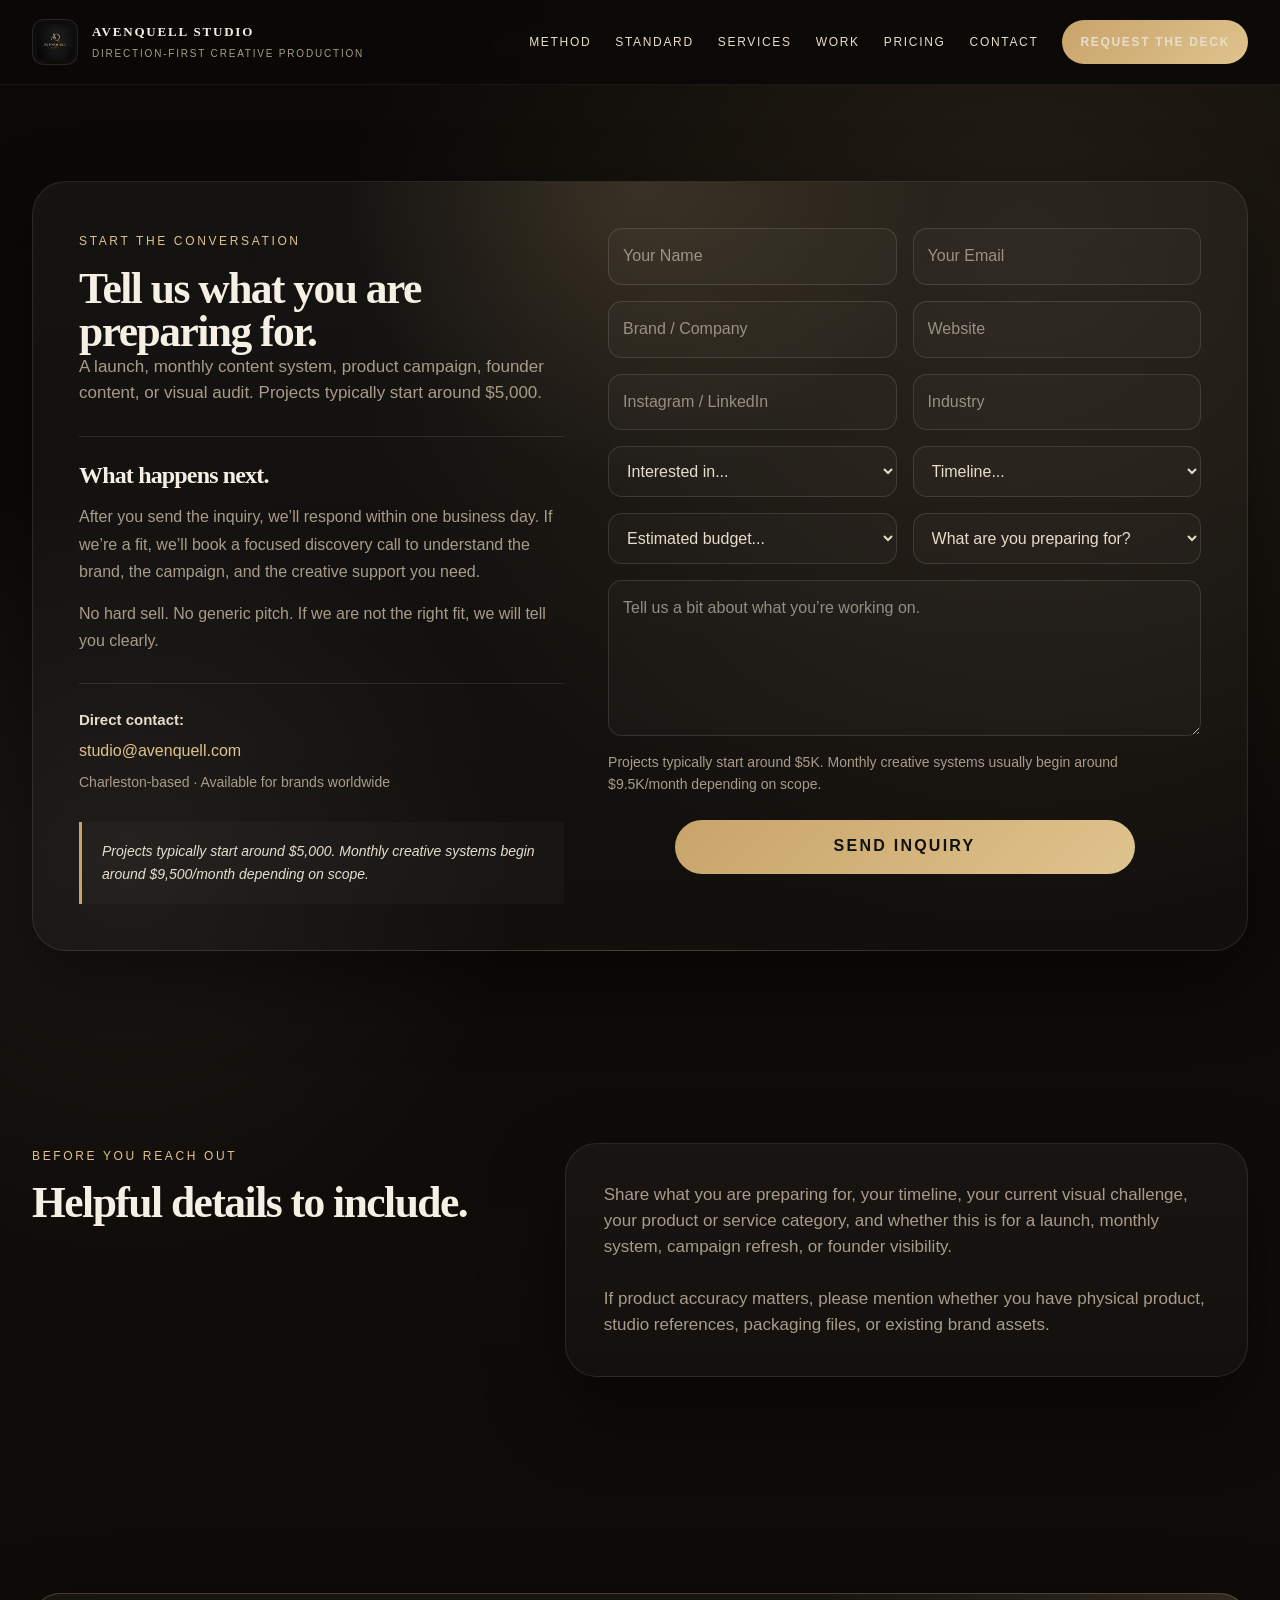
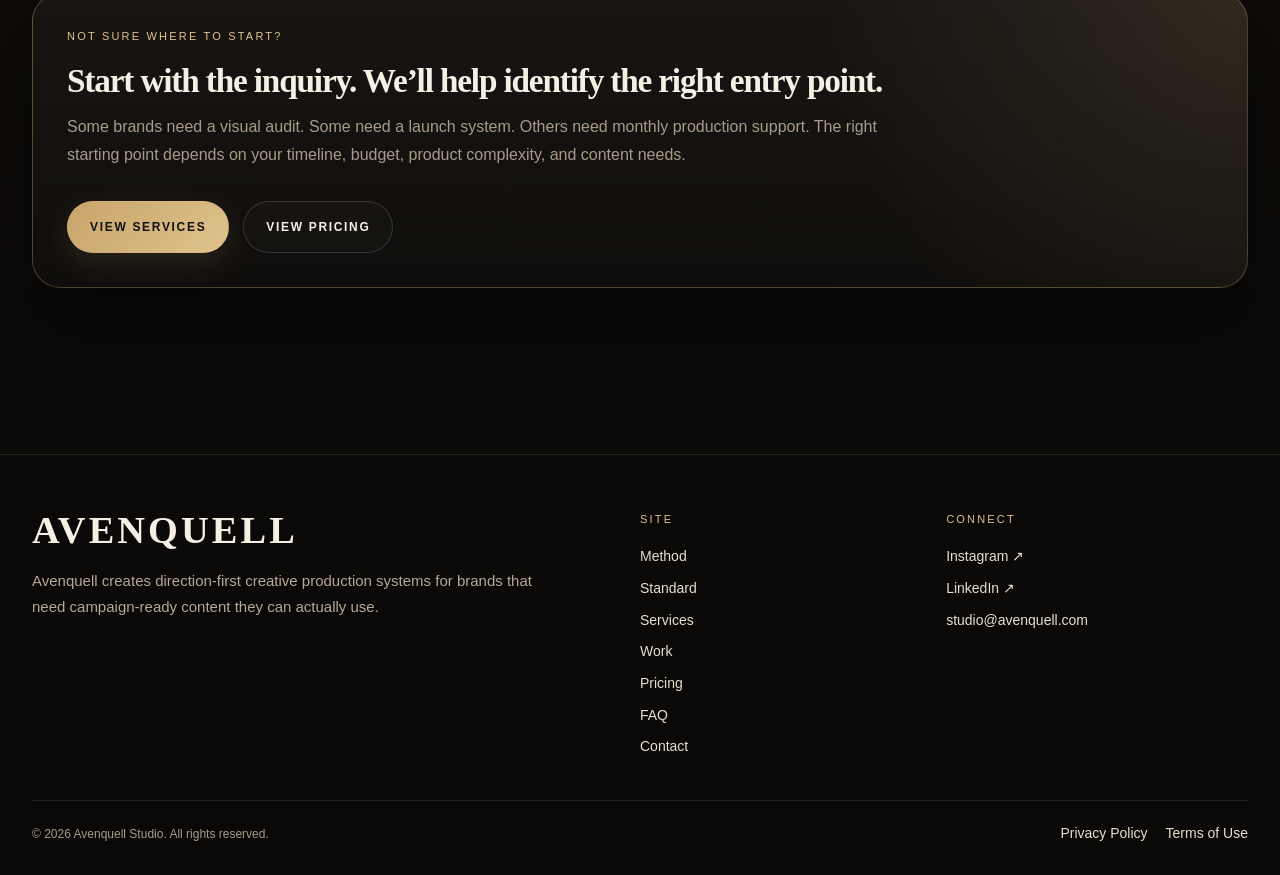
==== contact/index.html @ 86c5a649 "Create  index.html" ====
<!DOCTYPE html>
<html lang="en">
<head>
  <meta charset="UTF-8" />
  <meta name="viewport" content="width=device-width, initial-scale=1.0" />

  <title>Contact | Avenquell Studio</title>
  <meta 
    name="description" 
    content="Contact Avenquell Studio to inquire about visual audits, launch creative packages, monthly creative content systems, and direction-first creative production." 
  />

  <link rel="icon" type="image/x-icon" href="/assets/favicon-black.ico">
  <link rel="icon" type="image/png" sizes="32x32" href="/assets/favicon-black-32.png">
  <link rel="icon" type="image/png" sizes="16x16" href="/assets/favicon-black-16.png">
  <link rel="apple-touch-icon" sizes="180x180" href="/assets/apple-touch-black.png">

  <meta property="og:title" content="Contact | Avenquell Studio" />
  <meta property="og:description" content="Start the conversation with Avenquell Studio. Tell us what you are preparing for." />
  <meta property="og:type" content="website" />
  <meta property="og:url" content="https://avenquell.com/contact/" />
  <meta property="og:image" content="https://avenquell.com/assets/avenquell-hero-v2.png" />
  <meta property="og:site_name" content="Avenquell Studio" />

  <meta name="twitter:card" content="summary_large_image" />
  <meta name="twitter:title" content="Contact | Avenquell Studio" />
  <meta name="twitter:description" content="Start the conversation with Avenquell Studio." />
  <meta name="twitter:image" content="https://avenquell.com/assets/avenquell-hero-v2.png" />

  <link rel="canonical" href="https://avenquell.com/contact/" />
  <link rel="stylesheet" href="/style.css">
</head>

<body>
  <header class="site-header">
    <div class="container nav">
      <a href="/" class="brand">
        <img class="brand-mark" src="/assets/logo.png" alt="Avenquell Studio logo" />
        <div class="brand-copy">
          <span class="brand-title">Avenquell Studio</span>
          <span class="brand-subtitle">Direction-First Creative Production</span>
        </div>
      </a>

      <nav class="nav-links-desktop">
        <a href="/#method">Method</a>
        <a href="/#standard">Standard</a>
        <a href="/services/">Services</a>
        <a href="/work/">Work</a>
        <a href="/pricing/">Pricing</a>
        <a href="/contact/">Contact</a>
        <a class="nav-cta" href="/contact/">Request the Deck</a>
      </nav>

      <div class="mobile-menu-wrap">
        <button class="menu-button" id="menuButton" aria-label="Toggle navigation" aria-expanded="false" aria-controls="navMenu" type="button">
          <span>Menu</span>
          <span class="menu-icon" aria-hidden="true">
            <span></span><span></span><span></span>
          </span>
        </button>

        <div class="nav-menu" id="navMenu">
          <nav class="nav-links-mobile">
            <a href="/#method">Method</a>
            <a href="/#standard">Standard</a>
            <a href="/services/">Services</a>
            <a href="/work/">Work</a>
            <a href="/pricing/">Pricing</a>
            <a href="/contact/">Contact</a>
            <a href="/contact/">Request the Deck</a>
          </nav>
        </div>
      </div>
    </div>
  </header>

  <main>
    <section class="section contact-section">
      <div class="container">
        <div class="contact-box">
          <div class="contact-grid">
            <div class="contact-info">
              <span class="eyebrow">Start the Conversation</span>
              <h1>Tell us what you are preparing for.</h1>

              <p class="contact-copy">
                A launch, monthly content system, product campaign, founder content, or visual audit.
                Projects typically start around $5,000.
              </p>

              <div class="next-steps">
                <h3>What happens next.</h3>
                <p>
                  After you send the inquiry, we’ll respond within one business day.
                  If we’re a fit, we’ll book a focused discovery call to understand the brand,
                  the campaign, and the creative support you need.
                </p>
                <p>
                  No hard sell. No generic pitch. If we are not the right fit, we will tell you clearly.
                </p>
              </div>

              <div class="contact-direct">
                <p><strong>Direct contact:</strong></p>
                <a href="mailto:studio@avenquell.com">studio@avenquell.com</a>
                <span>Charleston-based · Available for brands worldwide</span>
              </div>

              <div class="contact-note">
                Projects typically start around $5,000. Monthly creative systems begin around
                $9,500/month depending on scope.
              </div>
            </div>

            <form class="contact-form" action="https://formspree.io/f/maqpgeyk" method="POST">
              <input type="text" name="name" placeholder="Your Name" required />
              <input type="email" name="email" placeholder="Your Email" required />
              <input type="text" name="brand" placeholder="Brand / Company" required />
              <input type="url" name="website" placeholder="Website" />
              <input type="text" name="social" placeholder="Instagram / LinkedIn" />
              <input type="text" name="industry" placeholder="Industry" />

              <select name="interest" required>
                <option value="">Interested in...</option>
                <option>Premium Visual Audit</option>
                <option>Launch Creative Package</option>
                <option>Monthly Creative Content System</option>
                <option>Founder Content System</option>
                <option>Not sure yet</option>
              </select>

              <select name="timeline" required>
                <option value="">Timeline...</option>
                <option>ASAP</option>
                <option>2-4 weeks</option>
                <option>1-3 months</option>
                <option>3+ months</option>
                <option>Not sure</option>
              </select>

              <select name="budget" required>
                <option value="">Estimated budget...</option>
                <option>Under $5K</option>
                <option>$5K-$10K</option>
                <option>$10K-$20K</option>
                <option>$20K+</option>
                <option>Not sure</option>
              </select>

              <select name="preparing_for" required>
                <option value="">What are you preparing for?</option>
                <option>Launch</option>
                <option>Monthly content</option>
                <option>Founder content</option>
                <option>Product campaign</option>
                <option>Brand refresh</option>
                <option>Other</option>
              </select>

              <textarea name="message" placeholder="Tell us a bit about what you’re working on." rows="5" required></textarea>

              <p class="small full">
                Projects typically start around $5K. Monthly creative systems usually begin around $9.5K/month depending on scope.
              </p>

              <button type="submit">Send Inquiry</button>
            </form>
          </div>

          <p id="form-success">Thank you — we’ll be in touch shortly ✨</p>
        </div>
      </div>
    </section>

    <section class="section">
      <div class="container split">
        <div>
          <span class="eyebrow">Before You Reach Out</span>
          <h2>Helpful details to include.</h2>
        </div>

        <div class="panel">
          <p>
            Share what you are preparing for, your timeline, your current visual challenge,
            your product or service category, and whether this is for a launch, monthly system,
            campaign refresh, or founder visibility.
          </p>
          <br />
          <p>
            If product accuracy matters, please mention whether you have physical product,
            studio references, packaging files, or existing brand assets.
          </p>
        </div>
      </div>
    </section>

    <section class="section">
      <div class="container">
        <div class="case-study-block case-study-dark">
          <span class="case-number">Not sure where to start?</span>
          <h3>Start with the inquiry. We’ll help identify the right entry point.</h3>
          <p>
            Some brands need a visual audit. Some need a launch system. Others need monthly production support.
            The right starting point depends on your timeline, budget, product complexity, and content needs.
          </p>

          <div class="section-actions">
            <a class="btn btn-primary" href="/services/">View Services</a>
            <a class="btn btn-secondary" href="/pricing/">View Pricing</a>
          </div>
        </div>
      </div>
    </section>
  </main>

  <footer class="footer">
    <div class="container footer-grid">
      <div class="footer-brand-block">
        <h2 class="footer-logo-text">AVENQUELL</h2>
        <p class="footer-positioning">
          Avenquell creates direction-first creative production systems for brands that need campaign-ready content they can actually use.
        </p>
      </div>

      <div class="footer-column">
        <span class="footer-heading">Site</span>
        <a href="/#method">Method</a>
        <a href="/#standard">Standard</a>
        <a href="/services/">Services</a>
        <a href="/work/">Work</a>
        <a href="/pricing/">Pricing</a>
        <a href="/#faq">FAQ</a>
        <a href="/contact/">Contact</a>
      </div>

      <div class="footer-column">
        <span class="footer-heading">Connect</span>
        <a href="https://www.instagram.com/avenquell.studio/" target="_blank" rel="noopener noreferrer">Instagram ↗</a>
        <a href="https://www.linkedin.com/company/avenquell-studio/" target="_blank" rel="noopener noreferrer">LinkedIn ↗</a>
        <a href="mailto:studio@avenquell.com">studio@avenquell.com</a>
      </div>
    </div>

    <div class="container footer-bottom">
      <p>© 2026 Avenquell Studio. All rights reserved.</p>
      <div class="footer-legal">
        <a href="/privacy.html">Privacy Policy</a>
        <a href="/terms.html">Terms of Use</a>
      </div>
    </div>
  </footer>

  <script>
    const menuButton = document.getElementById('menuButton');
    const navMenu = document.getElementById('navMenu');
    const mobileLinks = navMenu.querySelectorAll('a');

    function closeMenu() {
      navMenu.classList.remove('open');
      menuButton.classList.remove('active');
      menuButton.setAttribute('aria-expanded', 'false');
    }

    function openMenu() {
      navMenu.classList.add('open');
      menuButton.classList.add('active');
      menuButton.setAttribute('aria-expanded', 'true');
    }

    menuButton.addEventListener('click', function () {
      navMenu.classList.contains('open') ? closeMenu() : openMenu();
    });

    mobileLinks.forEach(function (link) {
      link.addEventListener('click', closeMenu);
    });

    document.addEventListener('click', function (event) {
      if (!navMenu.contains(event.target) && !menuButton.contains(event.target)) closeMenu();
    });

    document.addEventListener('keydown', function (event) {
      if (event.key === 'Escape') closeMenu();
    });

    window.addEventListener('resize', function () {
      if (window.innerWidth > 860) closeMenu();
    });

    const form = document.querySelector('.contact-form');
    const success = document.getElementById('form-success');

    if (form && success) {
      form.addEventListener('submit', async function(e) {
        e.preventDefault();

        const data = new FormData(form);

        try {
          const response = await fetch(form.action, {
            method: 'POST',
            body: data,
            headers: { 'Accept': 'application/json' }
          });

          if (response.ok) {
            form.reset();
            success.style.display = 'block';
          } else {
            alert('Something went wrong. Please try again.');
          }
        } catch (error) {
          alert('Something went wrong. Please try again.');
        }
      });
    }
  </script>
</body>
</html>
---- style.css ----
:root {
      --bg: #0b0a08;
      --bg-soft: #15110d;
      --panel: rgba(255,255,255,.035);
      --ivory: #f6efe4;
      --ivory-deep: #e8ddcc;
      --taupe: #b7a895;
      --muted: #a99b89;
      --gold: #c8a46a;
      --gold-soft: #dfc38d;
      --line: rgba(246,239,228,.10);
      --shadow: 0 30px 80px rgba(0,0,0,.45);
      --radius-xl: 32px;
      --radius-lg: 24px;
      --max: 1240px;
    }

    * { box-sizing: border-box; margin: 0; padding: 0; }
    html { scroll-behavior: smooth; }
    body {
      font-family: Inter, Arial, Helvetica, sans-serif;
      background:
        radial-gradient(circle at 80% 10%, rgba(200,164,106,.13), transparent 28%),
        radial-gradient(circle at 10% 35%, rgba(246,239,228,.06), transparent 20%),
        linear-gradient(180deg, #0a0907 0%, #0f0c09 52%, #090807 100%);
      color: var(--ivory);
      line-height: 1.55;
      -webkit-font-smoothing: antialiased;
      text-rendering: optimizeLegibility;
    }
    img, video { display: block; max-width: 100%; }
    a { color: inherit; text-decoration: none; }
    button, input, textarea, select { font: inherit; }
    button { background: none; border: 0; color: inherit; cursor: pointer; }

    .container { width: min(var(--max), calc(100% - 64px)); margin: 0 auto; }
    .section { padding: 96px 0; }
    .eyebrow { display: inline-block; margin-bottom: 16px; color: var(--gold-soft); text-transform: uppercase; letter-spacing: .22em; font-size: 12px; }
    h1, h2, h3, .brand-title { font-family: Georgia, "Times New Roman", serif; font-weight: 600; letter-spacing: -0.035em; }
   h1 {
  font-size: clamp(32px, 3.4vw, 54px);
  line-height: 1;
  max-width: 880px;
}
    h2 { font-size: clamp(32px, 3.4vw, 54px); line-height: 1; margin-bottom: 18px; }
    h3 { font-size: 24px; line-height: 1.08; margin-bottom: 14px; }
    p { font-size: 17px; color: var(--muted); }
    .lead { font-size: clamp(18px, 1.8vw, 22px); line-height: 1.55; color: var(--ivory-deep); max-width: 780px; }
    .small { font-size: 14px; color: var(--muted); }

    .silktide-cookie-icon, .silktide-consent-manager-cookie-icon, #silktide-cookie-icon, [class*="cookie-icon"], [id*="cookie-icon"] {
      display: none !important; visibility: hidden !important; opacity: 0 !important; pointer-events: none !important;
    }

    .site-header { position: sticky; top: 0; z-index: 1000; background: rgba(10,9,7,.84); backdrop-filter: blur(16px); border-bottom: 1px solid rgba(255,255,255,.06); }
    .nav { min-height: 84px; display: flex; align-items: center; justify-content: space-between; gap: 24px; position: relative; }
    .brand { display: flex; align-items: center; gap: 14px; flex-shrink: 0; }
    .brand-mark { width: 46px; height: 46px; object-fit: contain; border-radius: 12px; background: rgba(255,255,255,.025); border: 1px solid var(--line); padding: 4px; }
    .brand-title { display: block; font-size: 13px; letter-spacing: .14em; text-transform: uppercase; white-space: nowrap; }
    .brand-subtitle { display: block; margin-top: 4px; font-size: 10px; letter-spacing: .18em; text-transform: uppercase; color: var(--muted); white-space: nowrap; }
    .nav-links-desktop { display: flex; gap: 24px; align-items: center; margin-left: auto; }
    .nav-links-desktop a { font-size: 12px; letter-spacing: .14em; text-transform: uppercase; color: var(--ivory-deep); transition: color .25s ease; }
    .nav-links-desktop a:hover { color: var(--gold-soft); }
    .nav-cta { padding: 13px 18px; border-radius: 999px; background: linear-gradient(135deg, var(--gold), var(--gold-soft)); color: #111; font-weight: 700; }

    .mobile-menu-wrap { display: none; position: relative; margin-left: auto; }
    .menu-button { display: inline-flex; align-items: center; gap: 10px; padding: 12px 16px; border: 1px solid var(--line); border-radius: 999px; background: rgba(255,255,255,.025); font-size: 12px; letter-spacing: .16em; text-transform: uppercase; }
    .menu-icon { display: inline-flex; flex-direction: column; gap: 4px; width: 16px; }
    .menu-icon span { width: 16px; height: 1px; background: currentColor; display: block; transition: transform .28s ease, opacity .28s ease; }
    .menu-button.active .menu-icon span:nth-child(1) { transform: translateY(5px) rotate(45deg); }
    .menu-button.active .menu-icon span:nth-child(2) { opacity: 0; }
    .menu-button.active .menu-icon span:nth-child(3) { transform: translateY(-5px) rotate(-45deg); }
    .nav-menu { position: absolute; top: calc(100% + 12px); right: 0; width: min(330px, calc(100vw - 28px)); padding: 18px; border-radius: 22px; background: rgba(14,12,10,.98); border: 1px solid var(--line); box-shadow: var(--shadow); opacity: 0; visibility: hidden; pointer-events: none; transform: translateY(-10px); transition: all .25s ease; z-index: 2000; }
    .nav-menu.open { opacity: 1; visibility: visible; pointer-events: auto; transform: translateY(0); }
    .nav-links-mobile { display: grid; gap: 6px; }
    .nav-links-mobile a { display: block; padding: 14px 12px; border-radius: 14px; font-size: 12px; letter-spacing: .14em; text-transform: uppercase; color: var(--ivory-deep); }

    .hero { position: relative; overflow: hidden; padding: 70px 0 96px; }
    .hero::before { content: ""; position: absolute; inset: 0; background: linear-gradient(90deg, rgba(255,255,255,.025) 1px, transparent 1px), linear-gradient(rgba(255,255,255,.025) 1px, transparent 1px); background-size: 80px 80px; mask-image: linear-gradient(to bottom, rgba(0,0,0,.55), transparent 85%); opacity: .22; pointer-events: none; }
    .hero-grid { position: relative; display: grid; grid-template-columns: .98fr .82fr; gap: 56px; align-items: center; }
    .hero-copy .lead { margin-top: 24px; max-width: 720px; }
    .hero-copy .subcopy { margin-top: 18px; max-width: 660px; font-size: 16px; line-height: 1.75; }
    .hero-actions, .section-actions { display: flex; gap: 14px; flex-wrap: wrap; margin-top: 32px; }
    .btn { min-height: 52px; display: inline-flex; align-items: center; justify-content: center; padding: 0 22px; border-radius: 999px; font-size: 12px; font-weight: 700; letter-spacing: .14em; text-transform: uppercase; transition: all .25s ease; border: 1px solid transparent; }
    .btn-primary { background: linear-gradient(135deg, var(--gold), var(--gold-soft)); color: #111; box-shadow: 0 10px 30px rgba(200,164,106,.14); }
    .btn-primary:hover { transform: translateY(-1px); }
    .btn-secondary { border-color: rgba(255,255,255,.14); color: var(--ivory); background: rgba(255,255,255,.018); }
    .btn-secondary:hover { border-color: rgba(200,164,106,.55); color: var(--gold-soft); }
    .hero-visual-shell { position: relative; padding: 16px; border-radius: 34px; background: linear-gradient(180deg, rgba(255,255,255,.045), rgba(255,255,255,.02)); border: 1px solid var(--line); box-shadow: var(--shadow); }
    .hero-visual { overflow: hidden; border-radius: 24px; aspect-ratio: 4 / 5; background: #111; }
    .hero-visual img { width: 100%; height: 100%; object-fit: cover; object-position: center; }
    .trust-strip { display: grid; grid-template-columns: repeat(3, minmax(0,1fr)); gap: 14px; margin-top: 32px; max-width: 780px; }
    .trust-item { padding: 16px; border: 1px solid var(--line); border-radius: 18px; background: rgba(255,255,255,.025); }
    .trust-item strong { display: block; color: var(--gold-soft); font-size: 11px; letter-spacing: .16em; text-transform: uppercase; margin-bottom: 8px; }
    .trust-item span { color: var(--ivory-deep); font-size: 15px; }

    .split { display: grid; grid-template-columns: .82fr 1.18fr; gap: 58px; align-items: start; }
    .panel, .card, .offer-card, .process-step, .faq-item { border: 1px solid var(--line); background: linear-gradient(180deg, rgba(255,255,255,.038), rgba(255,255,255,.018)); box-shadow: var(--shadow); }
    .panel { padding: 38px; border-radius: var(--radius-xl); }
    .diagram { display: grid; grid-template-columns: repeat(5, minmax(0,1fr)); gap: 12px; margin-top: 28px; }
    .diagram span { min-height: 74px; display: flex; align-items: center; justify-content: center; text-align: center; padding: 14px; border-radius: 18px; border: 1px solid var(--line); color: var(--ivory-deep); background: rgba(255,255,255,.025); font-size: 13px; letter-spacing: .07em; text-transform: uppercase; }
    .cards { display: grid; grid-template-columns: repeat(2, minmax(0,1fr)); gap: 22px; margin-top: 34px; }
    .card { padding: 28px; min-height: 210px; border-radius: 24px; }
    .card p, .offer-card p, .process-step p, .faq-item p { font-size: 16px; line-height: 1.72; }
    .highlight-card { border-color: rgba(200,164,106,.35); background: radial-gradient(circle at top right, rgba(200,164,106,.13), transparent 34%), linear-gradient(180deg, rgba(255,255,255,.045), rgba(255,255,255,.02)); }
    .price { margin: 20px 0 4px; font-family: Georgia, "Times New Roman", serif; font-size: 34px; color: var(--gold-soft); }
    .offers { display: grid; grid-template-columns: repeat(3, minmax(0,1fr)); gap: 22px; margin-top: 34px; }
    .offer-card { padding: 30px; border-radius: 26px; }
    .offer-card ul { margin: 18px 0 0 18px; color: var(--muted); }
    .offer-card li { margin-bottom: 10px; }
    .flow { display: grid; grid-template-columns: repeat(6, minmax(0,1fr)); gap: 14px; margin-top: 34px; }
    .process-step { padding: 24px; border-radius: 22px; }
    .step-number { display: inline-block; color: var(--gold-soft); font-size: 11px; letter-spacing: .18em; text-transform: uppercase; margin-bottom: 14px; }
    .proof-card { display: grid; grid-template-columns: .9fr 1.1fr; gap: 28px; align-items: center; padding: 24px; border-radius: var(--radius-xl); border: 1px solid var(--line); background: linear-gradient(180deg, rgba(255,255,255,.038), rgba(255,255,255,.018)); box-shadow: var(--shadow); margin-top: 34px; }
    .proof-card img { width: 100%; aspect-ratio: 4/3; object-fit: cover; border-radius: 22px; background: #111; }
    .disclaimer { display: inline-block; padding: 8px 12px; border-radius: 999px; border: 1px solid rgba(200,164,106,.32); color: var(--gold-soft); font-size: 11px; letter-spacing: .14em; text-transform: uppercase; margin-bottom: 16px; }
    .standard-grid { display: grid; grid-template-columns: repeat(3, minmax(0,1fr)); gap: 18px; margin-top: 28px; }
    .standard-grid div { padding: 24px; border-radius: 22px; border: 1px solid var(--line); background: rgba(255,255,255,.025); }
.section-header {
  max-width: 820px;
  margin-bottom: 42px;
}

.section-header .lead {
  margin-top: 18px;
}

.what-grid {
  display: grid;
  grid-template-columns: repeat(3, minmax(0, 1fr));
  gap: 22px;
}

.what-card {
  min-height: 280px;
  padding: 30px;
  border-radius: 26px;
  border: 1px solid var(--line);
  background: linear-gradient(180deg, rgba(255,255,255,.038), rgba(255,255,255,.018));
  box-shadow: var(--shadow);
}

.what-number {
  display: block;
  margin-bottom: 28px;
  color: var(--gold-soft);
  font-size: 12px;
  letter-spacing: .2em;
  text-transform: uppercase;
}

.what-card h3 {
  margin-bottom: 14px;
}

.what-card p {
  font-size: 16px;
  line-height: 1.72;
}
.method-grid {
  display: grid;
  grid-template-columns: repeat(3, minmax(0, 1fr));
  gap: 22px;
}

.method-card {
  min-height: 230px;
  padding: 30px;
  border-radius: 26px;
  border: 1px solid var(--line);
  background: linear-gradient(180deg, rgba(255,255,255,.038), rgba(255,255,255,.018));
  box-shadow: var(--shadow);
}

.method-number {
  display: block;
  margin-bottom: 28px;
  color: var(--gold-soft);
  font-size: 12px;
  letter-spacing: .2em;
  text-transform: uppercase;
}

.method-card h3 {
  margin-bottom: 14px;
}

.method-card p {
  font-size: 16px;
  line-height: 1.72;
}
.verticals-visual-grid {
  display: grid;
  grid-template-columns: repeat(4, minmax(0, 1fr));
  gap: 18px;
  margin-top: 42px;
}

.vertical-visual-card {
  position: relative;
  overflow: hidden;
  min-height: 320px;
  border-radius: 26px;
  border: 1px solid var(--line);
  background: #111;
  box-shadow: var(--shadow);
}

.vertical-visual-card img {
  width: 100%;
  height: 100%;
  min-height: 320px;
  object-fit: cover;
  transition: transform .35s ease, opacity .35s ease;
}

.vertical-visual-card::after {
  content: "";
  position: absolute;
  inset: 0;
  background: linear-gradient(
    to top,
    rgba(0,0,0,.72),
    rgba(0,0,0,.18) 55%,
    rgba(0,0,0,.04)
  );
  pointer-events: none;
}

.vertical-visual-card:hover img {
  transform: scale(1.035);
  opacity: .92;
}

.vertical-visual-label {
  position: absolute;
  left: 18px;
  right: 18px;
  bottom: 18px;
  z-index: 2;
  padding: 12px 14px;
  border-radius: 999px;
  background: rgba(10,9,7,.68);
  border: 1px solid rgba(246,239,228,.14);
  color: var(--ivory);
  text-align: center;
  font-size: 11px;
  font-weight: 700;
  letter-spacing: .14em;
  text-transform: uppercase;
  backdrop-filter: blur(10px);
}
.pricing-grid {
  display: grid;
  grid-template-columns: repeat(4, minmax(0, 1fr));
  gap: 18px;
  margin-top: 42px;
}

.pricing-card {
  display: flex;
  flex-direction: column;
  min-height: 390px;
  padding: 28px;
  border-radius: 26px;
  border: 1px solid var(--line);
  background: linear-gradient(180deg, rgba(255,255,255,.038), rgba(255,255,255,.018));
  box-shadow: var(--shadow);
}

.pricing-card-featured {
  border-color: rgba(200,164,106,.42);
  background:
    radial-gradient(circle at top right, rgba(200,164,106,.16), transparent 36%),
    linear-gradient(180deg, rgba(255,255,255,.055), rgba(255,255,255,.022));
}

.pricing-label {
  display: block;
  min-height: 34px;
  margin-bottom: 18px;
  color: var(--gold-soft);
  font-size: 10px;
  letter-spacing: .18em;
  text-transform: uppercase;
  line-height: 1.5;
}

.pricing-card h3 {
  min-height: 58px;
  margin-bottom: 18px;
  font-size: 24px;
}

.pricing-amount {
  margin-bottom: 18px;
  font-family: Georgia, "Times New Roman", serif;
  font-size: clamp(28px, 2.6vw, 38px);
  line-height: 1;
  color: var(--gold-soft);
  letter-spacing: -0.03em;
}

.pricing-card p {
  flex: 1;
  margin-bottom: 24px;
  font-size: 15.5px;
  line-height: 1.7;
}

.pricing-card .btn {
  width: 100%;
}

.pricing-note {
  max-width: 900px;
  margin-top: 24px;
  color: var(--muted);
  font-size: 14px;
  line-height: 1.7;
}
.faq-list {
  display: grid;
  grid-template-columns: repeat(2, minmax(0, 1fr));
  gap: 18px;
  margin-top: 42px;
}

.faq-item {
  padding: 28px;
  border-radius: 24px;
  border: 1px solid var(--line);
  background: linear-gradient(180deg, rgba(255,255,255,.038), rgba(255,255,255,.018));
  box-shadow: var(--shadow);
}

.faq-item h3 {
  margin-bottom: 14px;
  font-size: 22px;
}

.faq-item p {
  font-size: 15.5px;
  line-height: 1.72;
}
.standard-intro {
  margin-top: 14px;
}

.standard-rules-grid {
  display: grid;
  grid-template-columns: repeat(4, minmax(0, 1fr));
  gap: 18px;
  margin-top: 42px;
}

.standard-rule-card {
  min-height: 250px;
  padding: 26px;
  border-radius: 24px;
  border: 1px solid var(--line);
  background: linear-gradient(180deg, rgba(255,255,255,.038), rgba(255,255,255,.018));
  box-shadow: var(--shadow);
}

.standard-number {
  display: block;
  margin-bottom: 24px;
  color: var(--gold-soft);
  font-size: 12px;
  letter-spacing: .2em;
  text-transform: uppercase;
}

.standard-rule-card h3 {
  margin-bottom: 14px;
  font-size: 22px;
}

.standard-rule-card p {
  font-size: 15.5px;
  line-height: 1.7;
}

.standard-quote-box {
  max-width: 900px;
  margin: 46px auto 0;
  padding: 34px;
  border-radius: 28px;
  border: 1px solid rgba(200,164,106,.32);
  background: radial-gradient(circle at top center, rgba(200,164,106,.13), transparent 36%),
              linear-gradient(180deg, rgba(255,255,255,.045), rgba(255,255,255,.02));
  text-align: center;
  box-shadow: var(--shadow);
}

.standard-quote-box p {
  font-family: Georgia, "Times New Roman", serif;
  font-size: clamp(24px, 2.4vw, 38px);
  line-height: 1.16;
  color: var(--ivory);
  letter-spacing: -0.025em;
}

.standard-actions {
  justify-content: center;
  margin-top: 30px;
}
.verticals-grid {
  display: grid;
  grid-template-columns: repeat(4, minmax(0, 1fr));
  gap: 14px;
  margin-top: 38px;
}

.vertical-pill {
  min-height: 92px;
  display: flex;
  align-items: center;
  justify-content: center;
  text-align: center;
  padding: 18px;
  border-radius: 999px;
  border: 1px solid rgba(200,164,106,.28);
  background: rgba(255,255,255,.025);
  color: var(--ivory-deep);
  font-size: 12px;
  font-weight: 700;
  letter-spacing: .16em;
  text-transform: uppercase;
}
.case-output-images {
  display: grid;
  grid-template-columns: repeat(3, minmax(0, 1fr));
  gap: 18px;
  margin-top: 24px;
}

.case-output-image {
  position: relative;
  overflow: hidden;
  border-radius: 24px;
  border: 1px solid var(--line);
  background: #111;
  box-shadow: var(--shadow);
}

.case-output-image img {
  width: 100%;
  aspect-ratio: 4 / 5;
  object-fit: cover;
}

.case-output-image span {
  position: absolute;
  left: 14px;
  bottom: 14px;
  padding: 7px 11px;
  border-radius: 999px;
  background: rgba(0,0,0,.45);
  color: var(--ivory);
  font-size: 10px;
  letter-spacing: .14em;
  text-transform: uppercase;
}
.fit-grid {
  display: grid;
  grid-template-columns: repeat(4, minmax(0, 1fr));
  gap: 18px;
  margin-top: 42px;
}

.fit-card {
  min-height: 250px;
  padding: 26px;
  border-radius: 24px;
  border: 1px solid var(--line);
  background: linear-gradient(180deg, rgba(255,255,255,.038), rgba(255,255,255,.018));
  box-shadow: var(--shadow);
}

.fit-number {
  display: block;
  margin-bottom: 24px;
  color: var(--gold-soft);
  font-size: 12px;
  letter-spacing: .2em;
  text-transform: uppercase;
}

.fit-card h3 {
  margin-bottom: 14px;
  font-size: 22px;
}

.fit-card p {
  font-size: 15.5px;
  line-height: 1.7;
}

.deliverables-grid {
  display: grid;
  grid-template-columns: repeat(5, minmax(0, 1fr));
  gap: 14px;
  margin-top: 42px;
}

.deliverable-item {
  min-height: 96px;
  display: flex;
  align-items: center;
  justify-content: center;
  text-align: center;
  padding: 18px;
  border-radius: 22px;
  border: 1px solid var(--line);
  background: rgba(255,255,255,.025);
  color: var(--ivory-deep);
  font-size: 12px;
  font-weight: 700;
  letter-spacing: .14em;
  text-transform: uppercase;
  line-height: 1.45;
}

.not-do-list {
  display: grid;
  gap: 14px;
  margin-top: 42px;
  max-width: 980px;
}

.not-do-item {
  padding: 22px 26px;
  border-radius: 22px;
  border: 1px solid var(--line);
  background: rgba(255,255,255,.025);
  color: var(--ivory-deep);
  font-size: 18px;
  line-height: 1.5;
}
.services-content-grid {
  display: grid;
  grid-template-columns: repeat(2, minmax(0, 1fr));
  gap: 22px;
  margin-top: 26px;
}

.services-box {
  min-height: 220px;
  padding: 32px;
  border-radius: 26px;
  border: 1px solid var(--line);
  background: linear-gradient(180deg, rgba(255,255,255,.038), rgba(255,255,255,.018));
  box-shadow: var(--shadow);
}
.concept-study-feature {
  display: grid;
  grid-template-columns: .95fr 1.05fr;
  gap: 34px;
  align-items: center;
  margin-top: 42px;
  padding: 24px;
  border-radius: var(--radius-xl);
  border: 1px solid var(--line);
  background: linear-gradient(180deg, rgba(255,255,255,.038), rgba(255,255,255,.018));
  box-shadow: var(--shadow);
}

.concept-study-image {
  overflow: hidden;
  border-radius: 24px;
  background: #111;
}

.concept-study-image img {
  width: 100%;
  aspect-ratio: 4 / 3;
  object-fit: cover;
}

.concept-study-content {
  padding: 10px;
}

.concept-study-content h3 {
  font-size: clamp(30px, 3vw, 48px);
  margin-top: 18px;
}

.concept-study-subtitle {
  margin-bottom: 18px;
  font-family: Georgia, "Times New Roman", serif;
  color: var(--gold-soft);
  font-size: 24px;
  line-height: 1.2;
}

.case-meta-grid {
  display: grid;
  grid-template-columns: repeat(3, minmax(0, 1fr));
  gap: 12px;
  margin-top: 26px;
}

.case-meta-grid div {
  padding: 16px;
  border-radius: 18px;
  border: 1px solid var(--line);
  background: rgba(255,255,255,.025);
}

.case-meta-grid span {
  display: block;
  margin-bottom: 8px;
  color: var(--gold-soft);
  font-size: 10px;
  letter-spacing: .18em;
  text-transform: uppercase;
}

.case-meta-grid strong {
  display: block;
  color: var(--ivory-deep);
  font-size: 14px;
}

.upcoming-studies {
  display: grid;
  grid-template-columns: repeat(2, minmax(0, 1fr));
  gap: 18px;
  margin-top: 22px;
}

.upcoming-card {
  padding: 26px;
  border-radius: 24px;
  border: 1px solid var(--line);
  background: rgba(255,255,255,.025);
}

.upcoming-card span {
  display: block;
  margin-bottom: 14px;
  color: var(--gold-soft);
  font-size: 11px;
  letter-spacing: .18em;
  text-transform: uppercase;
}

.upcoming-card p {
  font-size: 15.5px;
  line-height: 1.7;
}

.case-study-hero {
  max-width: 900px;
  margin-bottom: 44px;
}

.case-study-hero .disclaimer {
  margin-left: 0;
  margin-bottom: 18px;
}

.case-study-block {
  padding: 34px;
  margin-top: 24px;
  border-radius: 28px;
  border: 1px solid var(--line);
  background: linear-gradient(180deg, rgba(255,255,255,.038), rgba(255,255,255,.018));
  box-shadow: var(--shadow);
}

.case-number {
  display: block;
  margin-bottom: 18px;
  color: var(--gold-soft);
  font-size: 11px;
  letter-spacing: .2em;
  text-transform: uppercase;
}

.case-study-block h3 {
  max-width: 860px;
  font-size: clamp(26px, 2.6vw, 42px);
}

.case-study-block p {
  max-width: 860px;
  font-size: 16px;
  line-height: 1.75;
}

.case-note {
  margin-top: 16px;
  color: var(--taupe);
  font-style: italic;
}

.case-study-visual {
  overflow: hidden;
  margin-top: 24px;
  border-radius: 28px;
  border: 1px solid var(--line);
  background: #111;
  box-shadow: var(--shadow);
}

.case-study-visual img {
  width: 100%;
  max-height: 680px;
  object-fit: cover;
}

.output-system-grid {
  display: grid;
  grid-template-columns: repeat(4, minmax(0, 1fr));
  gap: 18px;
  margin-top: 24px;
}

.output-system-grid article {
  min-height: 230px;
  padding: 26px;
  border-radius: 24px;
  border: 1px solid var(--line);
  background: rgba(255,255,255,.025);
}

.output-system-grid span {
  display: block;
  margin-bottom: 22px;
  color: var(--gold-soft);
  font-size: 12px;
  letter-spacing: .2em;
  text-transform: uppercase;
}

.output-system-grid h3 {
  font-size: 22px;
}

.output-system-grid p {
  font-size: 15px;
  line-height: 1.7;
}

.case-study-dark {
  border-color: rgba(200,164,106,.32);
  background: radial-gradient(circle at top right, rgba(200,164,106,.14), transparent 34%),
              linear-gradient(180deg, rgba(255,255,255,.045), rgba(255,255,255,.02));
}
.services-label {
  display: block;
  margin-bottom: 18px;
  color: var(--gold-soft);
  font-size: 12px;
  letter-spacing: .2em;
  text-transform: uppercase;
}

.services-box p {
  max-width: 620px;
  font-family: Georgia, "Times New Roman", serif;
  font-size: clamp(24px, 2.2vw, 36px);
  line-height: 1.18;
  color: var(--ivory);
  letter-spacing: -0.025em;
}
.process-flow {
  display: grid;
  grid-template-columns: repeat(6, minmax(0, 1fr));
  gap: 14px;
  margin-top: 34px;
}

.process-flow-item {
  min-height: 120px;
  display: flex;
  align-items: center;
  justify-content: center;
  text-align: center;
  padding: 16px;
  border-radius: 24px;
  border: 1px solid var(--line);
  background: rgba(255,255,255,.025);
  color: var(--ivory-deep);
  font-size: 12px;
  font-weight: 700;
  letter-spacing: .14em;
  text-transform: uppercase;
  line-height: 1.5;
}

.process-note {
  margin-top: 28px;
  max-width: 900px;
  color: var(--muted);
  font-size: 16px;
  line-height: 1.7;
}
    .why-list { display: grid; gap: 16px; }
    .why-item { padding: 0 0 16px; border-bottom: 1px solid var(--line); color: var(--ivory-deep); font-size: 18px; line-height: 1.55; }
    .why-item:last-child { border-bottom: 0; padding-bottom: 0; }
    .faq-grid { display: grid; grid-template-columns: repeat(2, minmax(0,1fr)); gap: 18px; margin-top: 34px; }
    .faq-item { padding: 24px; border-radius: 22px; }
    .faq-item h3 { font-size: 20px; }

.contact-box {
  padding: 46px;
  border-radius: 34px;
  background:
    radial-gradient(circle at top center, rgba(200,164,106,.16), transparent 30%),
    linear-gradient(180deg, rgba(255,255,255,.045), rgba(255,255,255,.02));
  border: 1px solid var(--line);
  box-shadow: var(--shadow);
}
.contact-grid {
  display: grid;
  grid-template-columns: .9fr 1.1fr;
  gap: 44px;
  align-items: start;
}
.contact-info h2 {
  margin-bottom: 20px;
}
.contact-copy {
  max-width: 620px;
  margin-bottom: 30px;
}
.next-steps {
  margin-top: 30px;
  padding-top: 26px;
  border-top: 1px solid var(--line);
}

.next-steps h3 {
  margin-bottom: 14px;
  font-size: 24px;
}
.next-steps p {
  margin-bottom: 14px;
  font-size: 16px;
  line-height: 1.72;
}

.contact-direct {
  display: grid;
  gap: 8px;
  margin-top: 28px;
  padding-top: 24px;
  border-top: 1px solid var(--line);
}
.contact-direct p {
  color: var(--ivory-deep);
  font-size: 15px;
}

.contact-direct a {
  color: var(--gold-soft);
  font-size: 16px;
}
.contact-direct span {
  color: var(--muted);
  font-size: 14px;
}
.contact-note {
  margin-top: 28px;
  padding: 18px 20px;
  border-left: 3px solid var(--gold);
  background: rgba(255,255,255,.025);
  color: var(--ivory-deep);
  font-size: 14px;
  line-height: 1.65;
  font-style: italic;
}
.contact-form {
  display: grid;
  grid-template-columns: repeat(2, minmax(0,1fr));
  gap: 16px;
}    
.contact-form input,
.contact-form textarea,
.contact-form select {
  width: 100%;
  padding: 15px 14px;
  border-radius: 14px;
  border: 1px solid rgba(255,255,255,.12);
  background: rgba(255,255,255,.025);
  color: var(--ivory);
  outline: none;
}    
.contact-form input::placeholder,
.contact-form textarea::placeholder {
  color: rgba(232,221,204,.58);
}

.contact-form select {
  color: var(--ivory-deep);
}
   .contact-form option {
  background: #15110d;
  color: var(--ivory);
}
   .contact-form textarea,
.contact-form .full,
.contact-form button {
  grid-column: 1 / -1;
}
.contact-form button {
  margin-top: 8px;
  min-height: 54px;
  width: 100%;
  max-width: 460px;
  justify-self: center;
  border-radius: 999px;
  background: linear-gradient(135deg, var(--gold), var(--gold-soft));
  color: #111;
  font-weight: 800;
  letter-spacing: .14em;
  text-transform: uppercase;
  cursor: pointer;
  transition: transform .25s ease, box-shadow .25s ease, opacity .25s ease;
}
.contact-form button:hover {
  transform: translateY(-1px);
  box-shadow: 0 12px 28px rgba(200,164,106,.18);
}

#form-success {
  display: none;
  margin-top: 22px;
  color: var(--gold-soft);
  font-size: 14px;
  letter-spacing: .08em;
  text-transform: uppercase;
}
    .footer {
  margin-top: 70px;
  padding: 56px 0 30px;
  border-top: 1px solid var(--line);
}

.footer-grid {
  display: grid;
  grid-template-columns: 1.5fr .7fr .8fr;
  gap: 42px;
  align-items: start;
}

.footer-logo-text {
  margin-bottom: 18px;
  font-family: Georgia, "Times New Roman", serif;
  font-size: clamp(30px, 3vw, 46px);
  line-height: 1;
  letter-spacing: .08em;
  color: var(--ivory);
}

.footer-positioning {
  max-width: 520px;
  color: var(--taupe);
  font-size: 15px;
  line-height: 1.75;
}

.footer-column {
  display: grid;
  gap: 10px;
}

.footer-heading {
  margin-bottom: 8px;
  color: var(--gold-soft);
  font-size: 11px;
  letter-spacing: .2em;
  text-transform: uppercase;
}

.footer-column a,
.footer-legal a {
  color: var(--ivory-deep);
  font-size: 14px;
  transition: color .25s ease;
}

.footer-column a:hover,
.footer-legal a:hover {
  color: var(--gold-soft);
}

.footer-bottom {
  margin-top: 42px;
  padding-top: 22px;
  border-top: 1px solid var(--line);
  display: flex;
  justify-content: space-between;
  gap: 18px;
  align-items: center;
}

.footer-bottom p {
  font-size: 12px;
  color: var(--muted);
}

.footer-legal {
  display: flex;
  gap: 18px;
}
    .copyright { margin-top: 18px; font-size: 12px; color: var(--muted); }

    @media (max-width: 1080px) {
      .hero-grid, .split, .proof-card { grid-template-columns: 1fr; }
      .offers, .flow, .standard-grid { grid-template-columns: repeat(2, minmax(0,1fr)); }
      .diagram { grid-template-columns: repeat(3, minmax(0,1fr)); }
      .hero-visual { aspect-ratio: 16/10; }
          .standard-rules-grid {
  grid-template-columns: repeat(2, minmax(0, 1fr));
}
          .verticals-grid {
  grid-template-columns: repeat(2, minmax(0, 1fr));
}
.verticals-visual-grid {
  grid-template-columns: repeat(2, minmax(0, 1fr));
}
.services-content-grid {
  grid-template-columns: 1fr;
}
          .fit-grid {
  grid-template-columns: repeat(2, minmax(0, 1fr));
}

.deliverables-grid {
  grid-template-columns: repeat(2, minmax(0, 1fr));
}
          .concept-study-feature {
  grid-template-columns: 1fr;
}
           .pricing-grid {
    grid-template-columns: repeat(2, minmax(0, 1fr));
  }

.output-system-grid {
  grid-template-columns: repeat(2, minmax(0, 1fr));
}
    }
    @media (max-width: 860px) {
      .container { width: min(calc(100% - 28px), var(--max)); }
      .section { padding: 54px 0; }
      .hero { padding: 42px 0 58px; }
      h1 {
  font-size: clamp(32px, 9vw, 48px);
}
          .site-header .container {
    width: calc(100% - 32px);
  }
.process-flow {
  grid-template-columns: 1fr;
  gap: 12px;
  margin-top: 28px;
}

.process-flow-item {
  min-height: auto;
  justify-content: flex-start;
  padding: 18px 20px;
  border-radius: 18px;
  text-align: left;
  font-size: 12px;
  letter-spacing: .16em;
}

.process-note {
  margin-top: 22px;
  font-size: 15px;
}
.verticals-visual-grid {
  grid-template-columns: 1fr;
}

.vertical-visual-card {
  min-height: 260px;
  border-radius: 24px;
}

.vertical-visual-card img {
  min-height: 260px;
}

.vertical-visual-label {
  border-radius: 18px;
}
          .fit-grid,
.deliverables-grid {
  grid-template-columns: 1fr;
}
 .case-output-images {
    grid-template-columns: 1fr;
  }

  .case-output-image {
    border-radius: 22px;
  }
.fit-card {
  min-height: auto;
  padding: 22px;
  border-radius: 24px;
}

.deliverable-item {
  min-height: auto;
  justify-content: flex-start;
  text-align: left;
  padding: 18px 20px;
  border-radius: 18px;
}
.faq-list {
  grid-template-columns: 1fr;
}

.faq-item {
  padding: 22px;
  border-radius: 24px;
}
.not-do-item {
  padding: 18px 20px;
  border-radius: 18px;
  font-size: 16px;
}
  .nav {
    gap: 12px;
    overflow: visible;
  }
 .mobile-menu-wrap {
    position: relative;
    z-index: 6000;
    flex-shrink: 0;
    margin-left: 8px;
  }
.pricing-grid {
    grid-template-columns: 1fr;
  }

  .pricing-card {
    min-height: auto;
    padding: 22px;
    border-radius: 24px;
  }

  .pricing-label,
  .pricing-card h3 {
    min-height: auto;
  }
.nav-menu {
    position: absolute;
    top: calc(100% + 14px);
    right: 0;
    z-index: 7000;
    width: min(280px, calc(100vw - 36px));
    padding: 14px;
    border-radius: 20px;
  }
          .nav-links-mobile {
    gap: 4px;
  }

  .nav-links-mobile a {
    padding: 12px 10px;
    border-radius: 12px;
    font-size: 11px;
    letter-spacing: .14em;
  }
  .brand {
    min-width: 0;
    gap: 10px;
  }

  .brand-copy {
    min-width: 0;
  }
   .brand-title {
    font-size: 12px;
    letter-spacing: .12em;
  }

  .brand-subtitle {
    font-size: 9px;
    letter-spacing: .14em;
    white-space: nowrap;
    overflow: hidden;
    text-overflow: ellipsis;
    max-width: 215px;
  }
 .mobile-menu-wrap {
    flex-shrink: 0;
    margin-left: 8px;
  }

  .menu-button {
    padding: 11px 14px;
  }
.concept-study-feature {
  padding: 18px;
  border-radius: 24px;
}

.concept-study-content {
  padding: 4px;
}

.case-meta-grid,
.upcoming-studies,
.output-system-grid {
  grid-template-columns: 1fr;
}

.case-study-block {
  padding: 22px;
  border-radius: 24px;
}

.case-study-visual {
  border-radius: 24px;
}

.output-system-grid article {
  min-height: auto;
  padding: 22px;
  border-radius: 24px;
}
          .standard-rules-grid {
  grid-template-columns: 1fr;
}

.standard-rule-card {
  min-height: auto;
  padding: 22px;
  border-radius: 24px;
}

.standard-quote-box {
  padding: 24px;
  border-radius: 24px;
}

.standard-actions {
  justify-content: stretch;
}

.standard-actions .btn {
  width: 100%;
}
      p { font-size: 16px; }
      .nav { min-height: 78px; padding: 12px 0; }
      .nav-links-desktop { display: none; }
      .mobile-menu-wrap { display: block; }
      .brand-mark { width: 42px; height: 42px; }
      .brand-title, .brand-subtitle { white-space: normal; }
      .hero-visual { aspect-ratio: 1 / 1; }
      .what-grid {
  grid-template-columns: 1fr;
}

.what-card {
  min-height: auto;
  padding: 22px;
  border-radius: 24px;
}
          .method-grid {
  grid-template-columns: 1fr;
}

.method-card {
  min-height: auto;
  padding: 22px;
  border-radius: 24px;
}
          .verticals-grid,
.services-content-grid {
  grid-template-columns: 1fr;
}

.vertical-pill {
  min-height: 72px;
  border-radius: 22px;
}

.services-box {
  min-height: auto;
  padding: 22px;
  border-radius: 24px;
}
      .trust-strip, .cards, .offers, .flow, .standard-grid, .faq-grid, .contact-form, .diagram { grid-template-columns: 1fr; }
      .panel, .card, .offer-card, .process-step, .faq-item, .contact-box { padding: 22px; border-radius: 24px; }
      .proof-card { padding: 18px; border-radius: 24px; }
      .contact-form textarea, .contact-form .full, .contact-form button { grid-column: auto; }
      .footer-links span { display: none; }
          .footer {
  padding: 44px 0 26px;
}

.footer-grid {
  grid-template-columns: 1fr;
  gap: 30px;
}

.footer-bottom {
  flex-direction: column;
  align-items: flex-start;
}
          .contact-box {
  padding: 22px;
  border-radius: 24px;
}

.contact-grid {
  grid-template-columns: 1fr;
  gap: 30px;
}

.contact-form {
  grid-template-columns: 1fr;
}

.contact-form textarea,
.contact-form .full,
.contact-form button {
  grid-column: auto;
}

.contact-form button {
  max-width: none;
}
    }
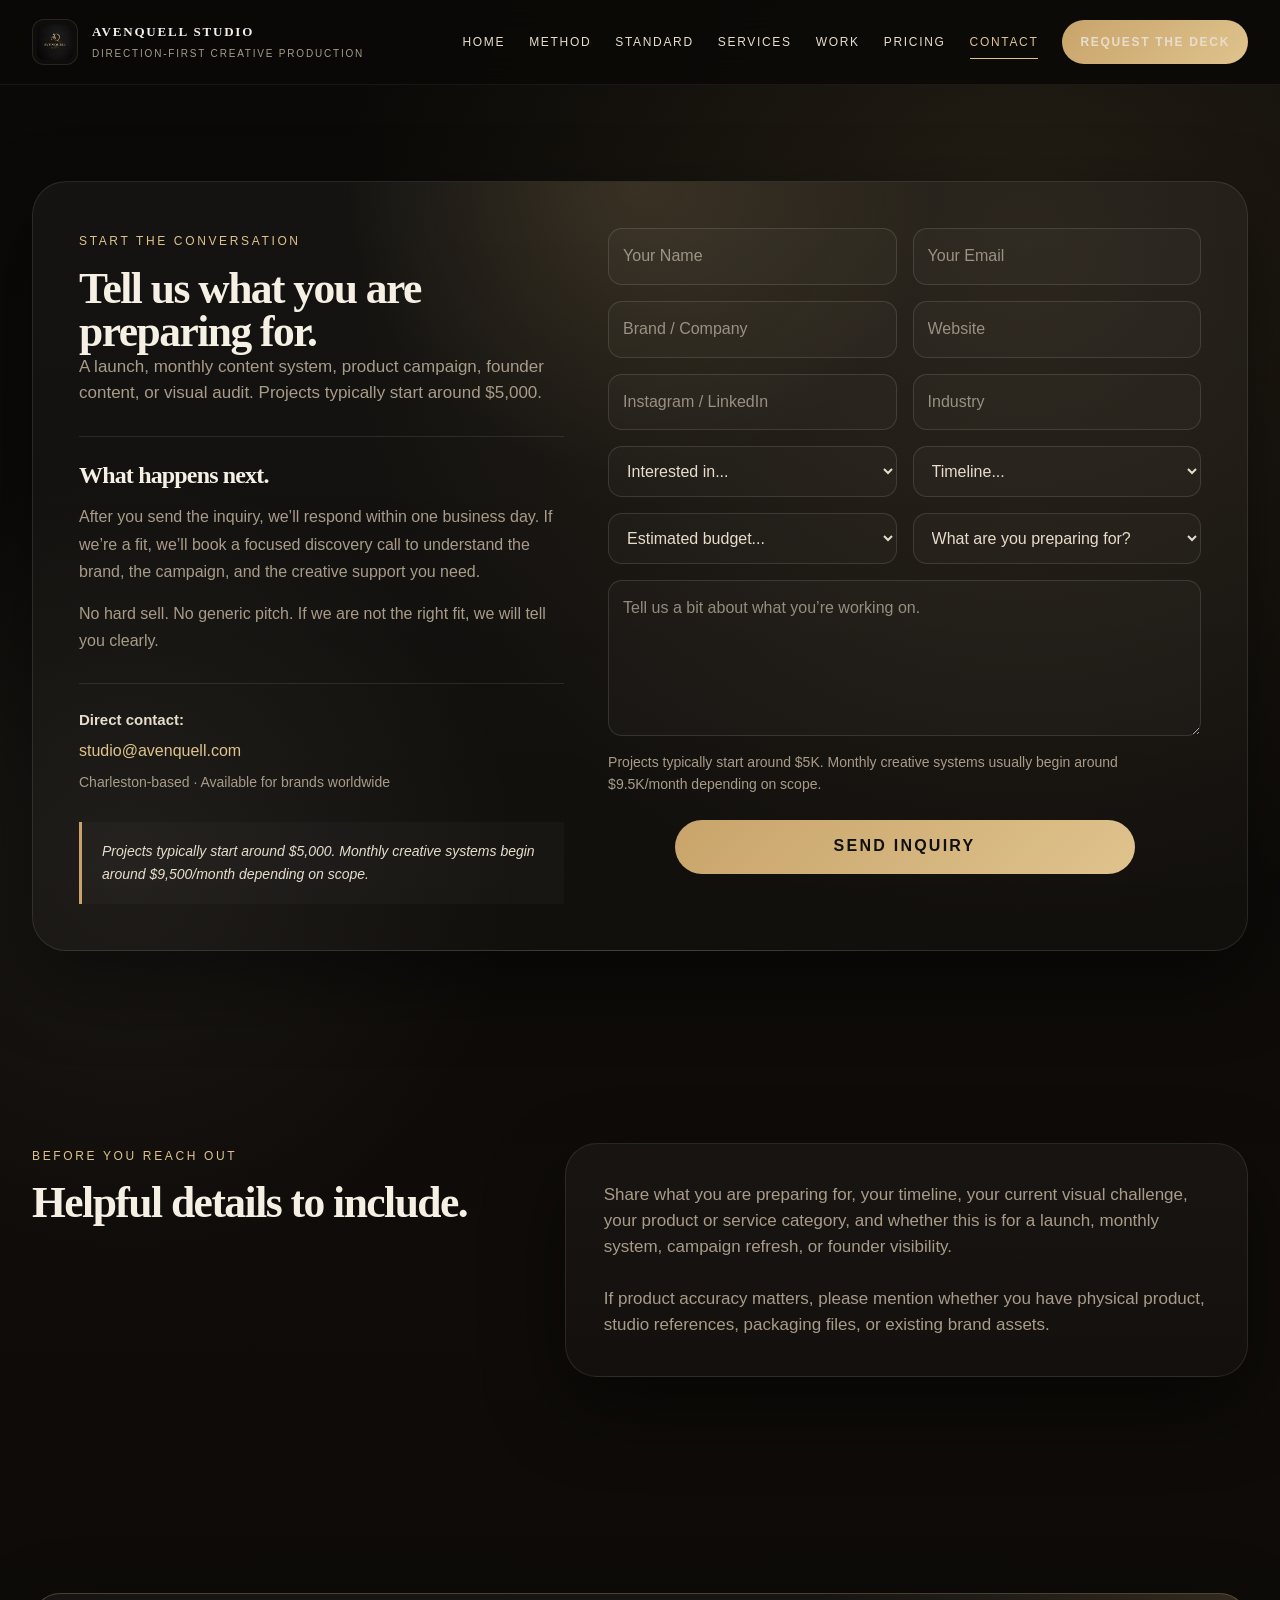
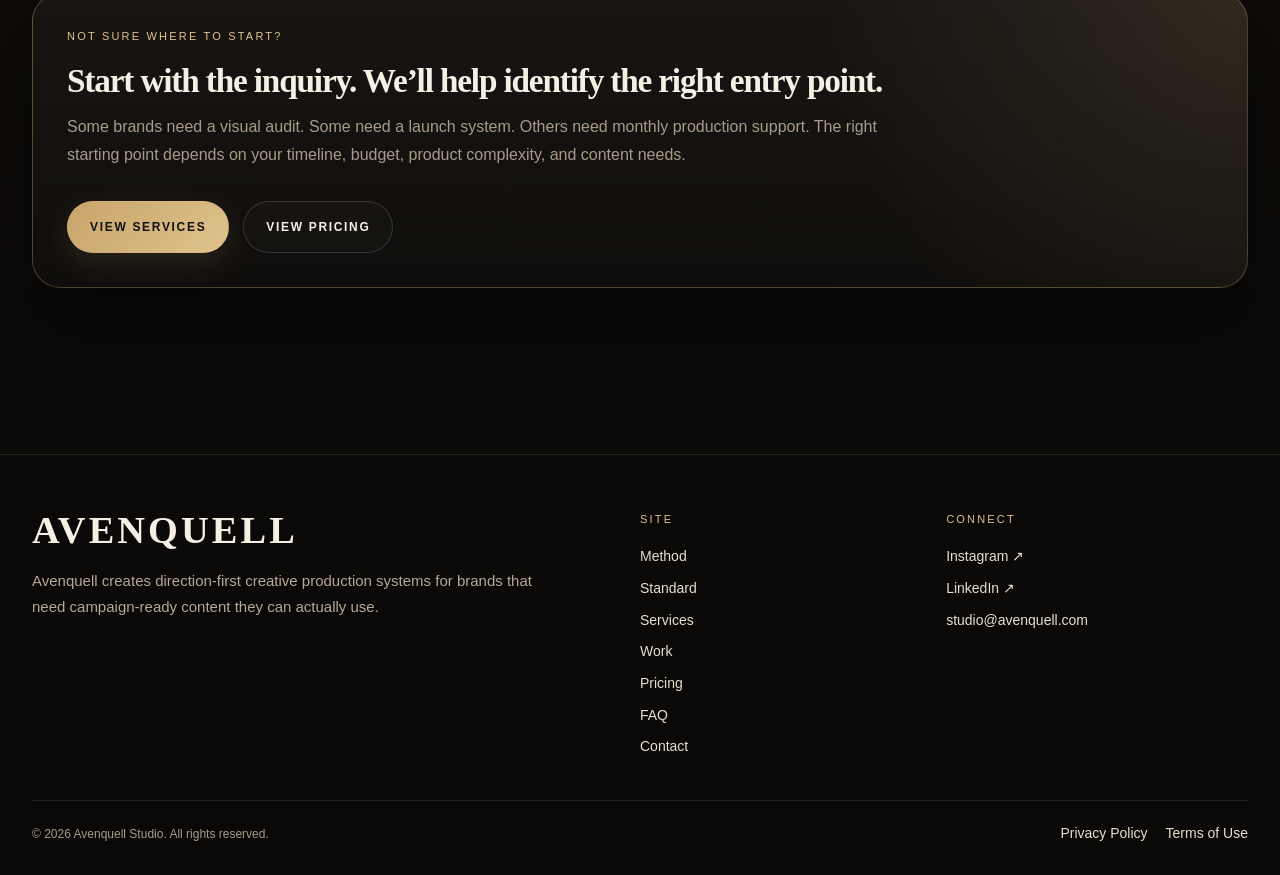
==== commit faca1249: "Highlight active link for Contact in navigation" ====
--- a/contact/index.html
+++ b/contact/index.html
@@ -43,12 +43,13 @@
       </a>
 
       <nav class="nav-links-desktop">
-        <a href="/#method">Method</a>
-        <a href="/#standard">Standard</a>
+        <a href="/">Home</a>
+        <a href="/method/">Method</a>
+        <a href="/standard/">Standard</a>
         <a href="/services/">Services</a>
         <a href="/work/">Work</a>
         <a href="/pricing/">Pricing</a>
-        <a href="/contact/">Contact</a>
+        <a href="/contact/" class="active">Contact</a>
         <a class="nav-cta" href="/contact/">Request the Deck</a>
       </nav>
 
@@ -62,12 +63,13 @@
 
         <div class="nav-menu" id="navMenu">
           <nav class="nav-links-mobile">
-            <a href="/#method">Method</a>
-            <a href="/#standard">Standard</a>
+            <a href="/">Home</a>
+            <a href="/method/">Method</a>
+            <a href="/standard/">Standard</a>
             <a href="/services/">Services</a>
             <a href="/work/">Work</a>
             <a href="/pricing/">Pricing</a>
-            <a href="/contact/">Contact</a>
+            <a href="/contact/" class="active">Contact</a>
             <a href="/contact/">Request the Deck</a>
           </nav>
         </div>
@@ -225,8 +227,8 @@
 
       <div class="footer-column">
         <span class="footer-heading">Site</span>
-        <a href="/#method">Method</a>
-        <a href="/#standard">Standard</a>
+        <a href="/method/">Method</a>
+        <a href="/standard/">Standard</a>
         <a href="/services/">Services</a>
         <a href="/work/">Work</a>
         <a href="/pricing/">Pricing</a>
--- a/style.css
+++ b/style.css
@@ -116,6 +116,25 @@
     .disclaimer { display: inline-block; padding: 8px 12px; border-radius: 999px; border: 1px solid rgba(200,164,106,.32); color: var(--gold-soft); font-size: 11px; letter-spacing: .14em; text-transform: uppercase; margin-bottom: 16px; }
     .standard-grid { display: grid; grid-template-columns: repeat(3, minmax(0,1fr)); gap: 18px; margin-top: 28px; }
     .standard-grid div { padding: 24px; border-radius: 22px; border: 1px solid var(--line); background: rgba(255,255,255,.025); }
+.nav-links-desktop a.active,
+.nav-links-mobile a.active {
+  color: var(--gold-soft);
+}
+
+.nav-links-desktop a.active::after {
+  content: "";
+  position: absolute;
+  left: 0;
+  bottom: -8px;
+  width: 100%;
+  height: 1px;
+  background: var(--gold-soft);
+}
+
+.nav-links-desktop a {
+  position: relative;
+}
+
 .section-header {
   max-width: 820px;
   margin-bottom: 42px;
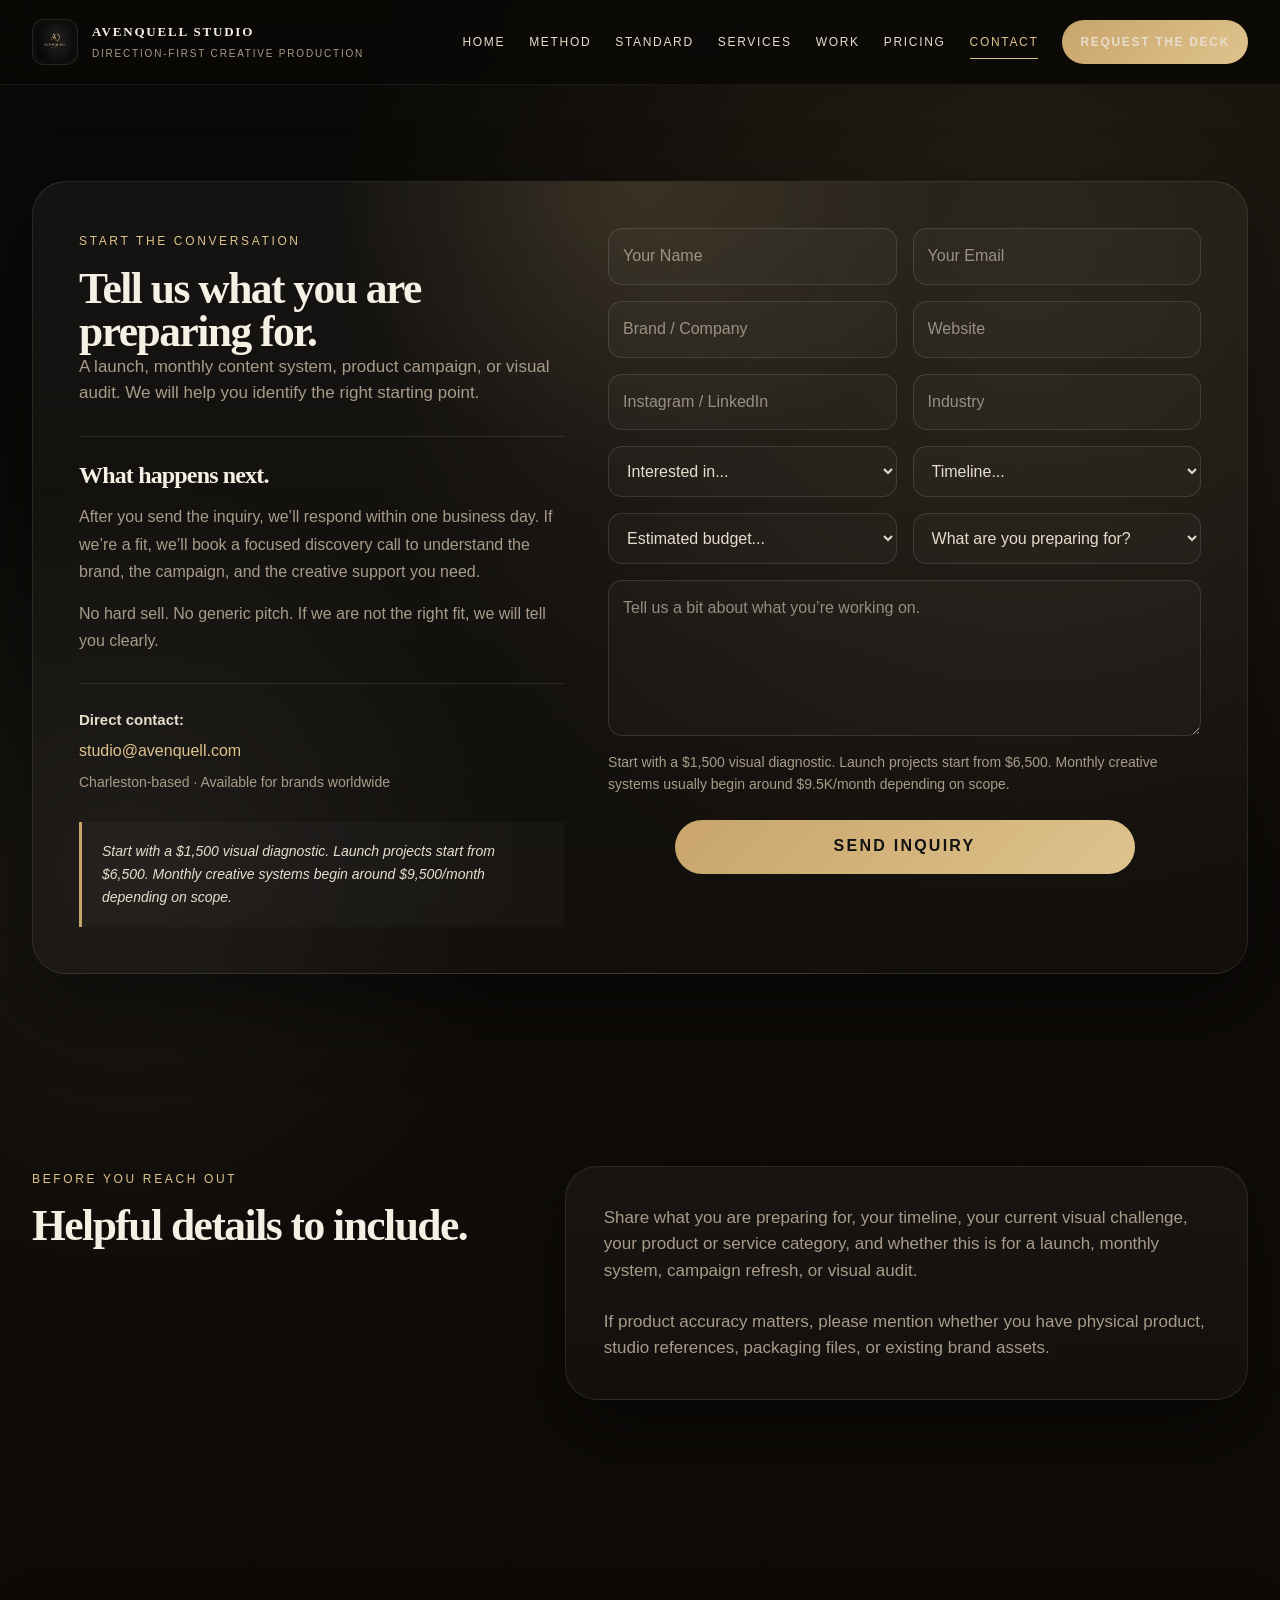
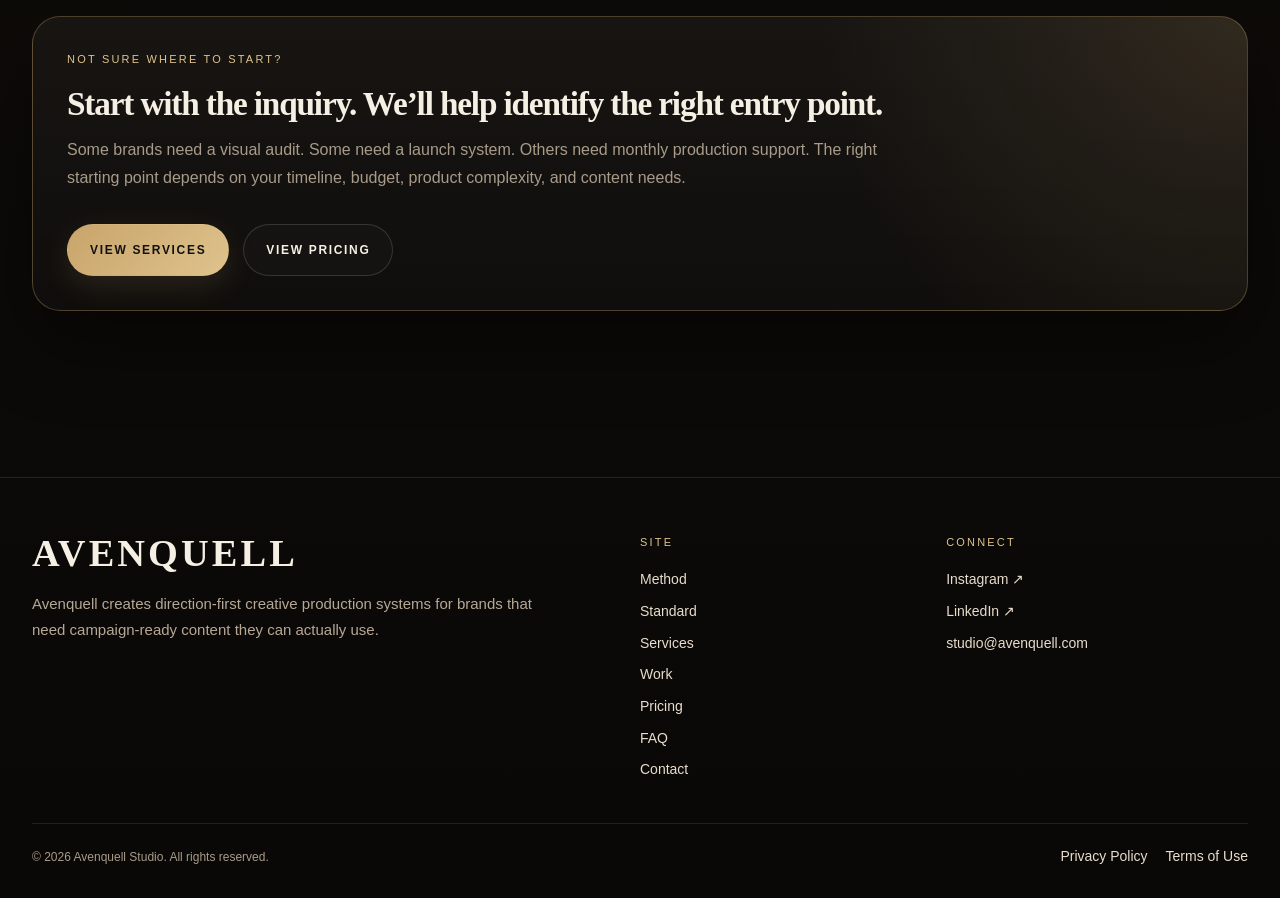
==== commit 180fedff: "Revise contact form content and pricing information Updated pricing details and removed references t" ====
--- a/contact/index.html
+++ b/contact/index.html
@@ -29,6 +29,108 @@
 
   <link rel="canonical" href="https://avenquell.com/contact/" />
   <link rel="stylesheet" href="/style.css">
+
+  <style>
+    /* Work dropdown navigation */
+    .nav-item-dropdown {
+      position: relative;
+      display: inline-flex;
+      align-items: center;
+    }
+
+    .nav-dropdown-toggle {
+      display: inline-flex;
+      align-items: center;
+      gap: 0;
+    }
+
+    .nav-dropdown-toggle::after {
+      content: "";
+    }
+
+    .nav-dropdown-menu {
+      position: absolute;
+      top: 100%;
+      left: 50%;
+      transform: translateX(-50%);
+      min-width: 230px;
+      padding: 18px 10px 10px;
+      border: 1px solid rgba(184, 135, 93, 0.25);
+      background: rgba(255, 252, 247, 0.98);
+      box-shadow: 0 18px 45px rgba(15, 12, 9, 0.12);
+      opacity: 0;
+      visibility: hidden;
+      pointer-events: none;
+      z-index: 1000;
+    }
+
+    .nav-dropdown-menu::before {
+      content: "";
+      position: absolute;
+      left: 0;
+      right: 0;
+      top: -14px;
+      height: 14px;
+    }
+
+    .nav-item-dropdown:hover .nav-dropdown-menu,
+    .nav-item-dropdown:focus-within .nav-dropdown-menu {
+      opacity: 1;
+      visibility: visible;
+      pointer-events: auto;
+    }
+
+    .nav-dropdown-menu a {
+      display: block;
+      padding: 10px 12px;
+      text-decoration: none;
+      white-space: nowrap;
+    }
+
+    .nav-dropdown-menu a:hover {
+      background: rgba(184, 135, 93, 0.08);
+    }
+
+    .nav-dropdown-label {
+      display: block;
+      font-size: 10px;
+      letter-spacing: 0.18em;
+      text-transform: uppercase;
+      color: #B8875D;
+      margin-bottom: 2px;
+    }
+
+    .nav-dropdown-title {
+      display: block;
+    }
+
+    @media (max-width: 860px) {
+      .nav-item-dropdown {
+        display: block;
+      }
+
+      .nav-dropdown-menu {
+        position: static;
+        transform: none;
+        min-width: 0;
+        padding: 0 0 0 14px;
+        border: 0;
+        background: transparent;
+        box-shadow: none;
+        opacity: 1;
+        visibility: visible;
+        pointer-events: auto;
+      }
+
+      .nav-dropdown-menu::before {
+        display: none;
+      }
+
+      .nav-dropdown-menu a {
+        padding: 8px 0;
+      }
+    }
+  </style>
 </head>
 
 <body>
@@ -47,7 +149,19 @@
         <a href="/method/">Method</a>
         <a href="/standard/">Standard</a>
         <a href="/services/">Services</a>
-        <a href="/work/">Work</a>
+        <div class="nav-item-dropdown">
+          <a href="/work/" class="nav-dropdown-toggle">Work</a>
+          <div class="nav-dropdown-menu">
+            <a href="/work/">
+              <span class="nav-dropdown-label">Overview</span>
+              <span class="nav-dropdown-title">All Work / Concept Studies</span>
+            </a>
+            <a href="/work/cs01/">
+              <span class="nav-dropdown-label">Case Study 01</span>
+              <span class="nav-dropdown-title">Premium Home Fragrance Launch</span>
+            </a>
+          </div>
+        </div>
         <a href="/pricing/">Pricing</a>
         <a href="/contact/" class="active">Contact</a>
         <a class="nav-cta" href="/contact/">Request the Deck</a>
@@ -67,7 +181,19 @@
             <a href="/method/">Method</a>
             <a href="/standard/">Standard</a>
             <a href="/services/">Services</a>
-            <a href="/work/">Work</a>
+            <div class="nav-item-dropdown">
+              <a href="/work/" class="nav-dropdown-toggle">Work</a>
+              <div class="nav-dropdown-menu">
+                <a href="/work/">
+                  <span class="nav-dropdown-label">Overview</span>
+                  <span class="nav-dropdown-title">All Work / Concept Studies</span>
+                </a>
+                <a href="/work/cs01/">
+                  <span class="nav-dropdown-label">Case Study 01</span>
+                  <span class="nav-dropdown-title">Premium Home Fragrance Launch</span>
+                </a>
+              </div>
+            </div>
             <a href="/pricing/">Pricing</a>
             <a href="/contact/" class="active">Contact</a>
             <a href="/contact/">Request the Deck</a>
@@ -87,8 +213,8 @@
               <h1>Tell us what you are preparing for.</h1>
 
               <p class="contact-copy">
-                A launch, monthly content system, product campaign, founder content, or visual audit.
-                Projects typically start around $5,000.
+                A launch, monthly content system, product campaign, or visual audit.
+                We will help you identify the right starting point.
               </p>
 
               <div class="next-steps">
@@ -110,8 +236,8 @@
               </div>
 
               <div class="contact-note">
-                Projects typically start around $5,000. Monthly creative systems begin around
-                $9,500/month depending on scope.
+                Start with a $1,500 visual diagnostic. Launch projects start from $6,500.
+                Monthly creative systems begin around $9,500/month depending on scope.
               </div>
             </div>
 
@@ -128,7 +254,6 @@
                 <option>Premium Visual Audit</option>
                 <option>Launch Creative Package</option>
                 <option>Monthly Creative Content System</option>
-                <option>Founder Content System</option>
                 <option>Not sure yet</option>
               </select>
 
@@ -154,7 +279,6 @@
                 <option value="">What are you preparing for?</option>
                 <option>Launch</option>
                 <option>Monthly content</option>
-                <option>Founder content</option>
                 <option>Product campaign</option>
                 <option>Brand refresh</option>
                 <option>Other</option>
@@ -163,7 +287,8 @@
               <textarea name="message" placeholder="Tell us a bit about what you’re working on." rows="5" required></textarea>
 
               <p class="small full">
-                Projects typically start around $5K. Monthly creative systems usually begin around $9.5K/month depending on scope.
+                Start with a $1,500 visual diagnostic. Launch projects start from $6,500.
+                Monthly creative systems usually begin around $9.5K/month depending on scope.
               </p>
 
               <button type="submit">Send Inquiry</button>
@@ -186,7 +311,7 @@
           <p>
             Share what you are preparing for, your timeline, your current visual challenge,
             your product or service category, and whether this is for a launch, monthly system,
-            campaign refresh, or founder visibility.
+            campaign refresh, or visual audit.
           </p>
           <br />
           <p>
